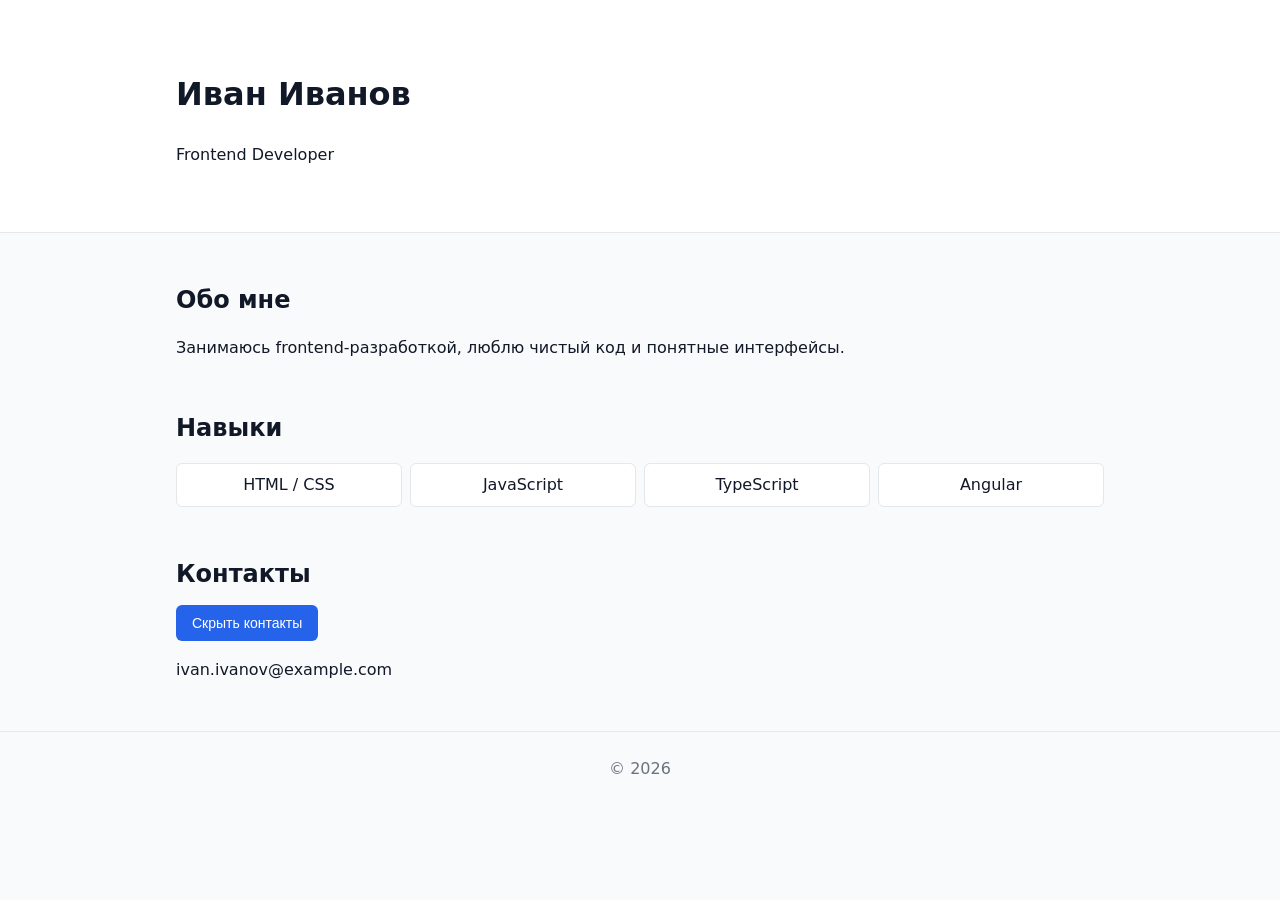
==== docs/index.html @ 7e40496f "feat(step-3): create project folder" ====
<!DOCTYPE html>
<html lang="ru">
    <head>
        <meta charset="UTF-8" />
        <meta name="viewport" content="width=device-width, initial-scale=1" />
        <title>Иван Иванов — Frontend Developer</title>

        <link rel="stylesheet" href="styles.css" />
    </head>
    <body class="page">
        <header class="page__header header">
            <div class="container">
                <h1 class="header__name">Иван Иванов</h1>
                <p class="header__role">Frontend Developer</p>
            </div>
        </header>

        <main class="page__content container">
            <section class="section">
                <h2 class="section__title">Обо мне</h2>
                <p class="section__text">
                    Занимаюсь frontend-разработкой, люблю чистый код и понятные
                    интерфейсы.
                </p>
            </section>

            <section class="section">
                <h2 class="section__title">Навыки</h2>
                <ul class="skills">
                    <li class="skills__item">HTML / CSS</li>
                    <li class="skills__item">JavaScript</li>
                    <li class="skills__item">TypeScript</li>
                    <li class="skills__item">Angular</li>
                </ul>
            </section>

            <section class="section">
                <h2 class="section__title">Контакты</h2>

                <button id="contactBtn" class="button">Скрыть контакты</button>

                <p id="email" class="contact contact--hidden">
                    ivan.ivanov@example.com
                </p>
            </section>
        </main>

        <footer class="page__footer footer">
            <div class="container">© 2026</div>
        </footer>

        <script src="script.js"></script>
    </body>
</html>
---- docs/styles.css ----
:root {
    --bg: #f9fafb;
    --text: #111827;
    --muted: #6b7280;
    --accent: #2563eb;
}

* {
    box-sizing: border-box;
}

body {
    margin: 0;
    font-family: system-ui, -apple-system, sans-serif;
    color: var(--text);
    background: var(--bg);
    line-height: 1.6;
}

.container {
    max-width: 60rem;
    padding: 0 1rem;
    margin: 0 auto;
}

.header {
    padding: 3rem 0;
    background: white;
    border-bottom: 1px solid #e5e7eb;
}

.name {
    margin: 0;
    font-size: 2rem;
}

.role {
    margin: 0.5rem 0 0;
    color: var(--muted);
}

.section {
    margin: 3rem 0;
}

.section h2 {
    margin-bottom: 0.75rem;
}

.skills {
    list-style: none;
    padding: 0;
    display: grid;
    grid-template-columns: repeat(auto-fit, minmax(8.75rem, 1fr));
    gap: 0.5rem;
}

.skills li {
    padding: 0.5rem 0.75rem;
    background: white;
    border: 1px solid #e5e7eb;
    border-radius: 0.375rem;
    text-align: center;
}

.button {
    padding: 0.625rem 1rem;
    border: none;
    border-radius: 0.375rem;
    background: var(--accent);
    color: white;
    cursor: pointer;
    font-size: 0.875rem;
}

.button:hover {
    opacity: 0.9;
}

.email {
    margin-top: 0.75rem;
    font-weight: 500;
}

.hidden {
    display: none;
}

.footer {
    padding: 1.5rem 0;
    color: var(--muted);
    text-align: center;
    border-top: 1px solid #e5e7eb;
}
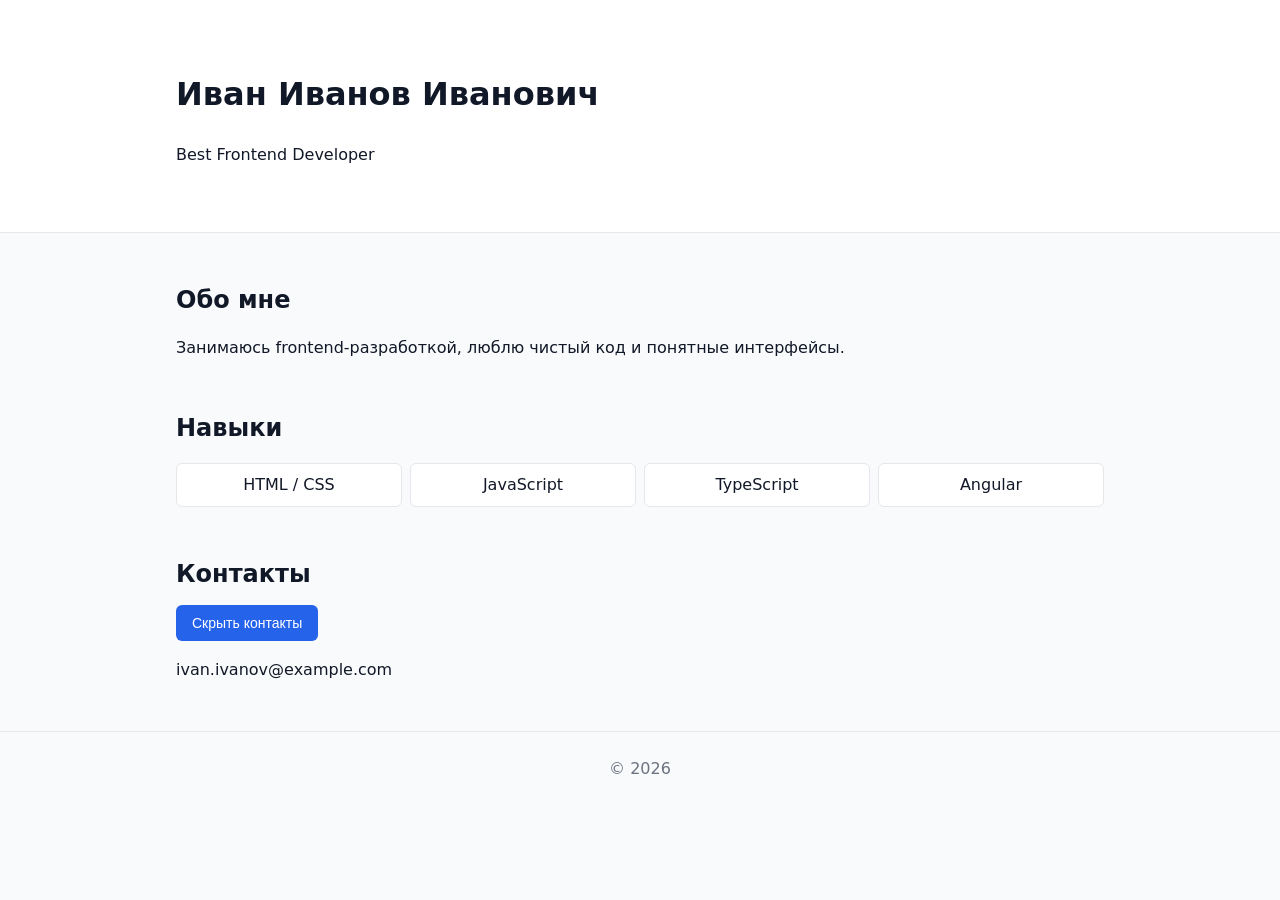
==== commit 9287ace2: "feat(step-3): add some changes to index.html" ====
--- a/docs/index.html
+++ b/docs/index.html
@@ -10,8 +10,8 @@
     <body class="page">
         <header class="page__header header">
             <div class="container">
-                <h1 class="header__name">Иван Иванов</h1>
-                <p class="header__role">Frontend Developer</p>
+                <h1 class="header__name">Иван Иванов Иванович</h1>
+                <p class="header__role">Best Frontend Developer</p>
             </div>
         </header>
 
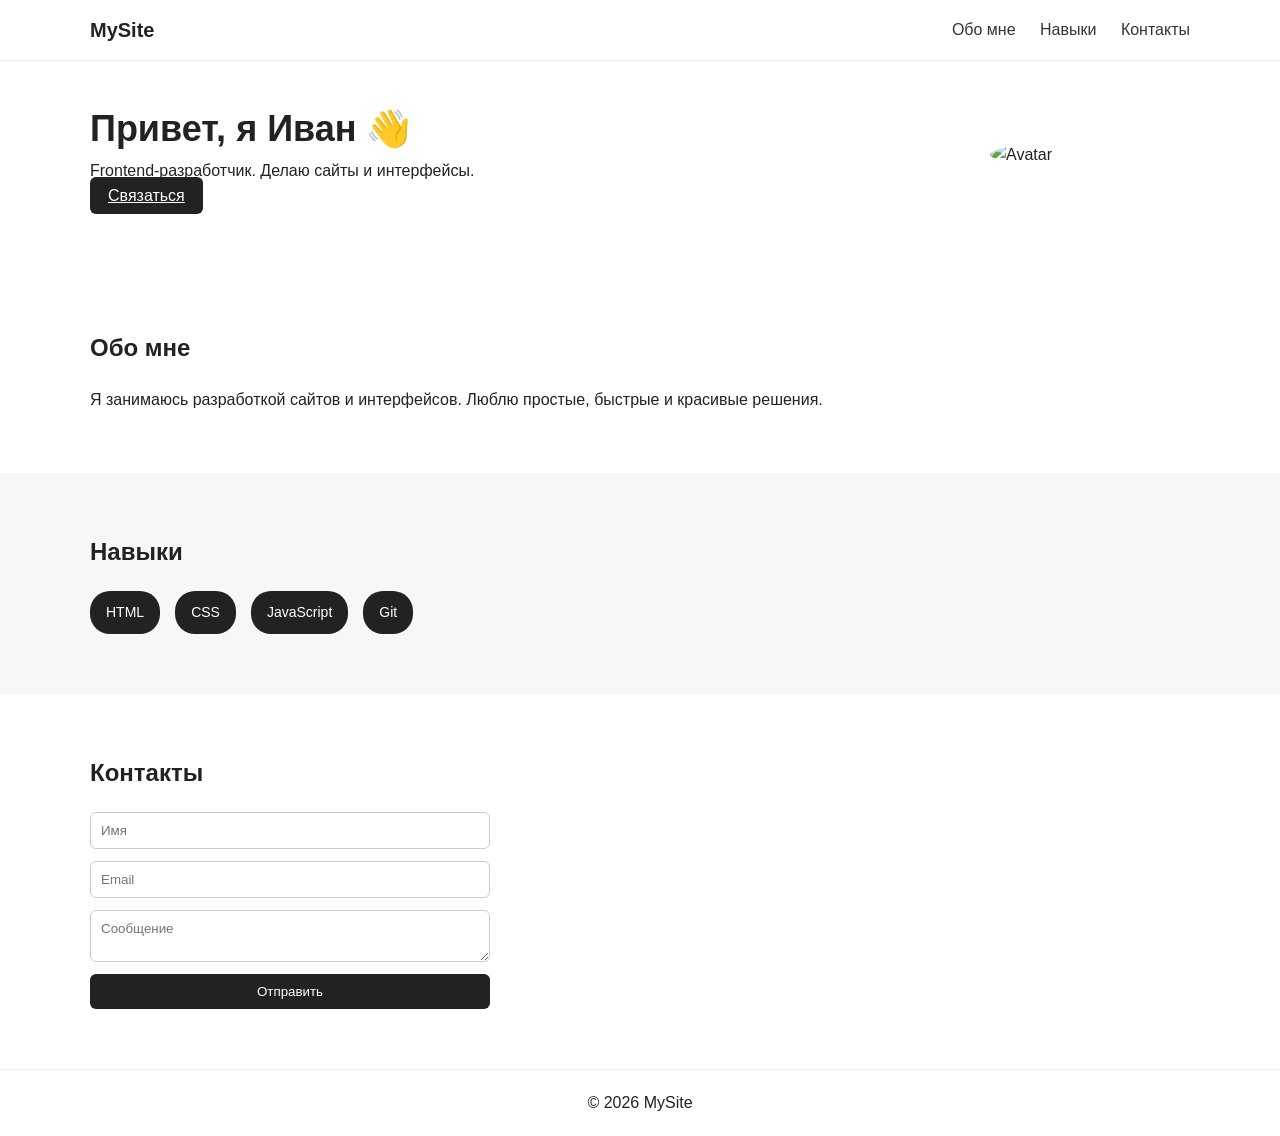
==== commit 047e6c28: "docs/" ====
--- a/docs/index.html
+++ b/docs/index.html
@@ -1,54 +1,76 @@
 <!DOCTYPE html>
 <html lang="ru">
-    <head>
-        <meta charset="UTF-8" />
-        <meta name="viewport" content="width=device-width, initial-scale=1" />
-        <title>Иван Иванов — Frontend Developer</title>
+<head>
+    <meta charset="UTF-8" />
+    <meta name="viewport" content="width=device-width, initial-scale=1.0" />
+    <title>Сайт-визитка</title>
+    <link rel="stylesheet" href="css/style.css" />
+</head>
+<body>
 
-        <link rel="stylesheet" href="styles.css" />
-    </head>
-    <body class="page">
-        <header class="page__header header">
-            <div class="container">
-                <h1 class="header__name">Иван Иванов Иванович</h1>
-                <p class="header__role">Best Frontend Developer</p>
-            </div>
-        </header>
+<header class="header">
+    <div class="container">
+        <div class="logo">MySite</div>
+        <nav class="nav">
+            <a href="#about">Обо мне</a>
+            <a href="#skills">Навыки</a>
+            <a href="#contacts">Контакты</a>
+        </nav>
+        <button class="burger" id="burger">☰</button>
+    </div>
+</header>
 
-        <main class="page__content container">
-            <section class="section">
-                <h2 class="section__title">Обо мне</h2>
-                <p class="section__text">
-                    Занимаюсь frontend-разработкой, люблю чистый код и понятные
-                    интерфейсы.
-                </p>
-            </section>
+<section class="hero">
+    <div class="container hero-content">
+        <div>
+            <h1>Привет, я Иван 👋</h1>
+            <p>Frontend-разработчик. Делаю сайты и интерфейсы.</p>
+            <a href="#contacts" class="btn">Связаться</a>
+        </div>
+        <img src="img/avatar.png" alt="Avatar" class="avatar">
+    </div>
+</section>
 
-            <section class="section">
-                <h2 class="section__title">Навыки</h2>
-                <ul class="skills">
-                    <li class="skills__item">HTML / CSS</li>
-                    <li class="skills__item">JavaScript</li>
-                    <li class="skills__item">TypeScript</li>
-                    <li class="skills__item">Angular</li>
-                </ul>
-            </section>
+<section id="about" class="section">
+    <div class="container">
+        <h2>Обо мне</h2>
+        <p>
+            Я занимаюсь разработкой сайтов и интерфейсов.
+            Люблю простые, быстрые и красивые решения.
+        </p>
+    </div>
+</section>
 
-            <section class="section">
-                <h2 class="section__title">Контакты</h2>
+<section id="skills" class="section gray">
+    <div class="container">
+        <h2>Навыки</h2>
+        <div class="skills">
+            <div class="skill">HTML</div>
+            <div class="skill">CSS</div>
+            <div class="skill">JavaScript</div>
+            <div class="skill">Git</div>
+        </div>
+    </div>
+</section>
 
-                <button id="contactBtn" class="button">Скрыть контакты</button>
+<section id="contacts" class="section">
+    <div class="container">
+        <h2>Контакты</h2>
+        <form id="contactForm" class="form">
+            <input type="text" placeholder="Имя" required />
+            <input type="email" placeholder="Email" required />
+            <textarea placeholder="Сообщение"></textarea>
+            <button type="submit" class="btn">Отправить</button>
+        </form>
+    </div>
+</section>
 
-                <p id="email" class="contact contact--hidden">
-                    ivan.ivanov@example.com
-                </p>
-            </section>
-        </main>
+<footer class="footer">
+    <div class="container">
+        <p>© 2026 MySite</p>
+    </div>
+</footer>
 
-        <footer class="page__footer footer">
-            <div class="container">© 2026</div>
-        </footer>
-
-        <script src="script.js"></script>
-    </body>
-</html>
+<script src="js/main.js"></script>
+</body>
+</html>
--- a/docs/css/style.css
+++ b/docs/css/style.css
@@ -0,0 +1,161 @@
+* {
+  margin: 0;
+  padding: 0;
+  box-sizing: border-box;
+  font-family: Arial, sans-serif;
+}
+
+body {
+  color: #222;
+  background: #fff;
+  line-height: 1.6;
+}
+
+.container {
+  width: 90%;
+  max-width: 1100px;
+  margin: 0 auto;
+}
+
+/* Header */
+.header {
+  position: fixed;
+  top: 0;
+  width: 100%;
+  background: #fff;
+  border-bottom: 1px solid #eee;
+  z-index: 100;
+}
+
+.header .container {
+  display: flex;
+  align-items: center;
+  justify-content: space-between;
+  height: 60px;
+}
+
+.logo {
+  font-weight: bold;
+  font-size: 20px;
+}
+
+.nav a {
+  margin-left: 20px;
+  text-decoration: none;
+  color: #333;
+}
+
+.burger {
+  display: none;
+  font-size: 22px;
+  background: none;
+  border: none;
+  cursor: pointer;
+}
+
+/* Hero */
+.hero {
+  padding-top: 100px;
+  padding-bottom: 60px;
+}
+
+.hero-content {
+  display: flex;
+  align-items: center;
+  justify-content: space-between;
+  gap: 40px;
+}
+
+.hero h1 {
+  font-size: 36px;
+}
+
+.avatar {
+  width: 200px;
+  border-radius: 50%;
+}
+
+/* Sections */
+.section {
+  padding: 60px 0;
+}
+
+.section.gray {
+  background: #f7f7f7;
+}
+
+h2 {
+  margin-bottom: 20px;
+}
+
+/* Skills */
+.skills {
+  display: flex;
+  gap: 15px;
+  flex-wrap: wrap;
+}
+
+.skill {
+  padding: 10px 16px;
+  background: #222;
+  color: #fff;
+  border-radius: 20px;
+  font-size: 14px;
+}
+
+/* Form */
+.form {
+  max-width: 400px;
+  display: flex;
+  flex-direction: column;
+  gap: 12px;
+}
+
+.form input,
+.form textarea {
+  padding: 10px;
+  border-radius: 6px;
+  border: 1px solid #ccc;
+}
+
+.btn {
+  padding: 10px 18px;
+  border-radius: 6px;
+  border: none;
+  background: #222;
+  color: #fff;
+  cursor: pointer;
+}
+
+/* Footer */
+.footer {
+  padding: 20px 0;
+  text-align: center;
+  border-top: 1px solid #eee;
+}
+
+/* Responsive */
+@media (max-width: 768px) {
+  .hero-content {
+    flex-direction: column;
+    text-align: center;
+  }
+
+  .nav {
+    display: none;
+    position: absolute;
+    top: 60px;
+    right: 0;
+    background: #fff;
+    padding: 10px 20px;
+    border: 1px solid #eee;
+  }
+
+  .nav.active {
+    display: block;
+  }
+
+  .burger {
+    display: block;
+  }
+}
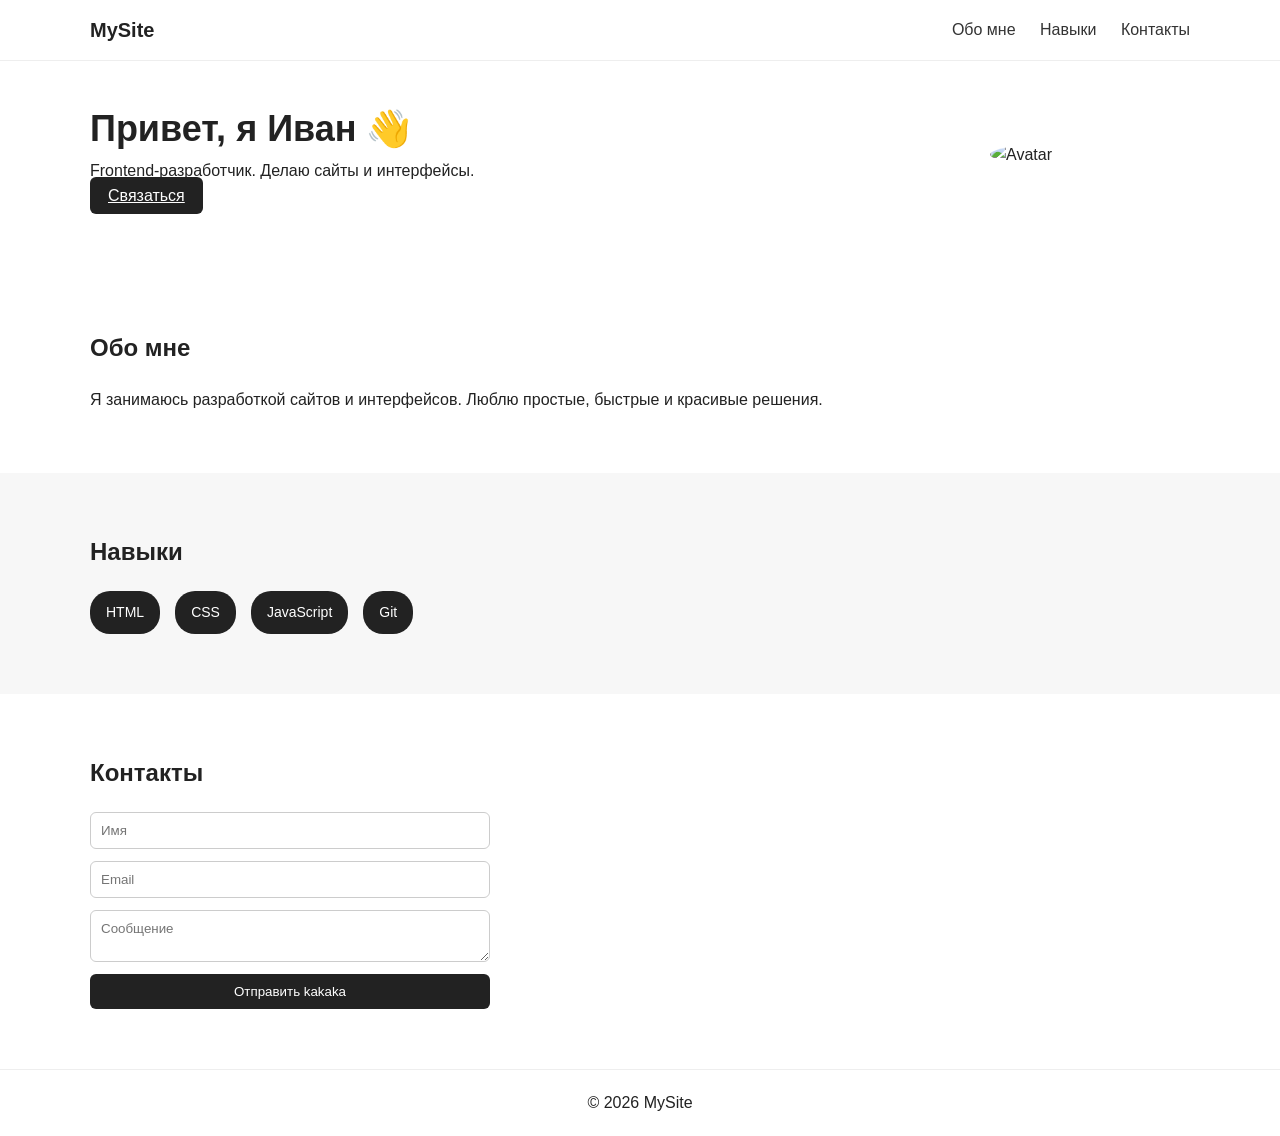
==== commit 6e706ad6: "check kaka" ====
--- a/docs/index.html
+++ b/docs/index.html
@@ -60,7 +60,7 @@
             <input type="text" placeholder="Имя" required />
             <input type="email" placeholder="Email" required />
             <textarea placeholder="Сообщение"></textarea>
-            <button type="submit" class="btn">Отправить</button>
+            <button type="submit" class="btn">Отправить kakaka</button>
         </form>
     </div>
 </section>
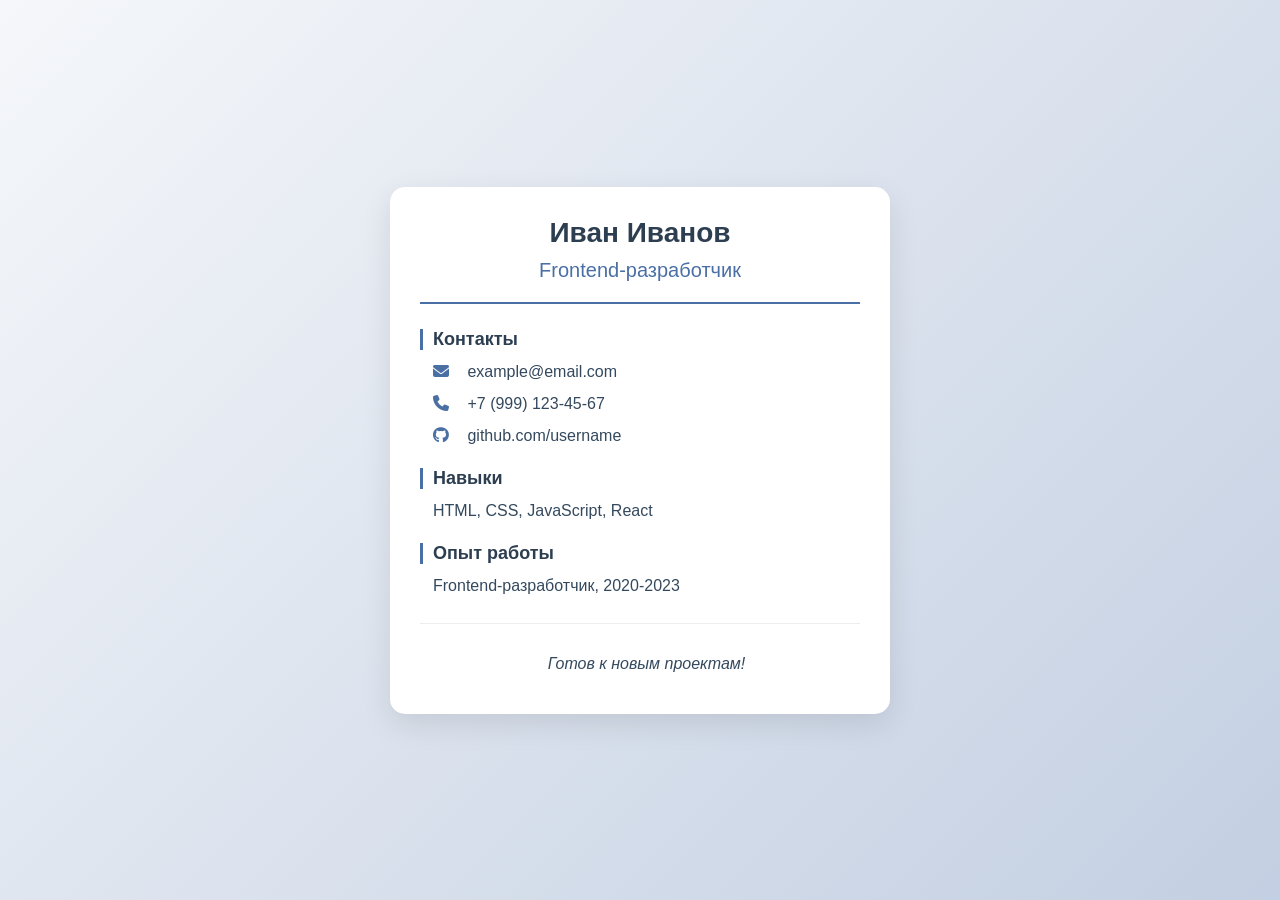
==== commit cc80e61d: "feat(config): adding docs folder" ====
--- a/docs/index.html
+++ b/docs/index.html
@@ -1,76 +1,37 @@
 <!DOCTYPE html>
 <html lang="ru">
 <head>
-    <meta charset="UTF-8" />
-    <meta name="viewport" content="width=device-width, initial-scale=1.0" />
-    <title>Сайт-визитка</title>
-    <link rel="stylesheet" href="css/style.css" />
+    <meta charset="UTF-8">
+    <meta name="viewport" content="width=device-width, initial-scale=1.0">
+    <title>Резюме</title>
+    <link rel="stylesheet" href="style.css">
+    <link rel="stylesheet" href="https://cdnjs.cloudflare.com/ajax/libs/font-awesome/6.4.0/css/all.min.css">
 </head>
 <body>
-
-<header class="header">
-    <div class="container">
-        <div class="logo">MySite</div>
-        <nav class="nav">
-            <a href="#about">Обо мне</a>
-            <a href="#skills">Навыки</a>
-            <a href="#contacts">Контакты</a>
-        </nav>
-        <button class="burger" id="burger">☰</button>
+    <div class="resume">
+        <header>
+            <h1>Иван Иванов</h1>
+            <h2>Frontend-разработчик</h2>
+        </header>
+        <main>
+            <section class="contact">
+                <h3>Контакты</h3>
+                <p><i class="fas fa-envelope"></i> example@email.com</p>
+                <p><i class="fas fa-phone"></i> +7 (999) 123-45-67</p>
+                <p><i class="fab fa-github"></i> github.com/username</p>
+            </section>
+            <section class="skills">
+                <h3>Навыки</h3>
+                <p>HTML, CSS, JavaScript, React</p>
+            </section>
+            <section class="experience">
+                <h3>Опыт работы</h3>
+                <p>Frontend-разработчик, 2020-2023</p>
+            </section>
+        </main>
+        <footer>
+            <p>Готов к новым проектам!</p>
+        </footer>
     </div>
-</header>
-
-<section class="hero">
-    <div class="container hero-content">
-        <div>
-            <h1>Привет, я Иван 👋</h1>
-            <p>Frontend-разработчик. Делаю сайты и интерфейсы.</p>
-            <a href="#contacts" class="btn">Связаться</a>
-        </div>
-        <img src="img/avatar.png" alt="Avatar" class="avatar">
-    </div>
-</section>
-
-<section id="about" class="section">
-    <div class="container">
-        <h2>Обо мне</h2>
-        <p>
-            Я занимаюсь разработкой сайтов и интерфейсов.
-            Люблю простые, быстрые и красивые решения.
-        </p>
-    </div>
-</section>
-
-<section id="skills" class="section gray">
-    <div class="container">
-        <h2>Навыки</h2>
-        <div class="skills">
-            <div class="skill">HTML</div>
-            <div class="skill">CSS</div>
-            <div class="skill">JavaScript</div>
-            <div class="skill">Git</div>
-        </div>
-    </div>
-</section>
-
-<section id="contacts" class="section">
-    <div class="container">
-        <h2>Контакты</h2>
-        <form id="contactForm" class="form">
-            <input type="text" placeholder="Имя" required />
-            <input type="email" placeholder="Email" required />
-            <textarea placeholder="Сообщение"></textarea>
-            <button type="submit" class="btn">Отправить kakaka</button>
-        </form>
-    </div>
-</section>
-
-<footer class="footer">
-    <div class="container">
-        <p>© 2026 MySite</p>
-    </div>
-</footer>
-
-<script src="js/main.js"></script>
 </body>
 </html>
--- a/docs/style.css
+++ b/docs/style.css
@@ -0,0 +1,92 @@
+* {
+    margin: 0;
+    padding: 0;
+    box-sizing: border-box;
+    font-family: 'Segoe UI', sans-serif;
+}
+
+body {
+    background: linear-gradient(135deg, #f5f7fa 0%, #c3cfe2 100%);
+    min-height: 100vh;
+    display: flex;
+    justify-content: center;
+    align-items: center;
+    padding: 20px;
+}
+
+.resume {
+    background: white;
+    border-radius: 15px;
+    box-shadow: 0 10px 30px rgba(0, 0, 0, 0.1);
+    max-width: 500px;
+    width: 100%;
+    padding: 30px;
+    text-align: center;
+}
+
+header {
+    border-bottom: 2px solid #4a6fa5;
+    padding-bottom: 20px;
+    margin-bottom: 25px;
+}
+
+h1 {
+    color: #2c3e50;
+    font-size: 28px;
+    margin-bottom: 10px;
+}
+
+h2 {
+    color: #4a6fa5;
+    font-size: 20px;
+    font-weight: 500;
+}
+
+h3 {
+    color: #2c3e50;
+    margin: 20px 0 10px;
+    font-size: 18px;
+    text-align: left;
+    padding-left: 10px;
+    border-left: 3px solid #4a6fa5;
+}
+
+section {
+    margin: 15px 0;
+    text-align: left;
+}
+
+p {
+    color: #34495e;
+    margin: 8px 0;
+    line-height: 1.5;
+    padding-left: 13px;
+}
+
+i {
+    color: #4a6fa5;
+    width: 20px;
+    margin-right: 10px;
+}
+
+footer {
+    margin-top: 25px;
+    padding-top: 20px;
+    border-top: 1px solid #eee;
+    color: #7f8c8d;
+    font-style: italic;
+}
+
+@media (max-width: 480px) {
+    .resume {
+        padding: 20px;
+    }
+    
+    h1 {
+        font-size: 24px;
+    }
+    
+    h2 {
+        font-size: 18px;
+    }
+}
